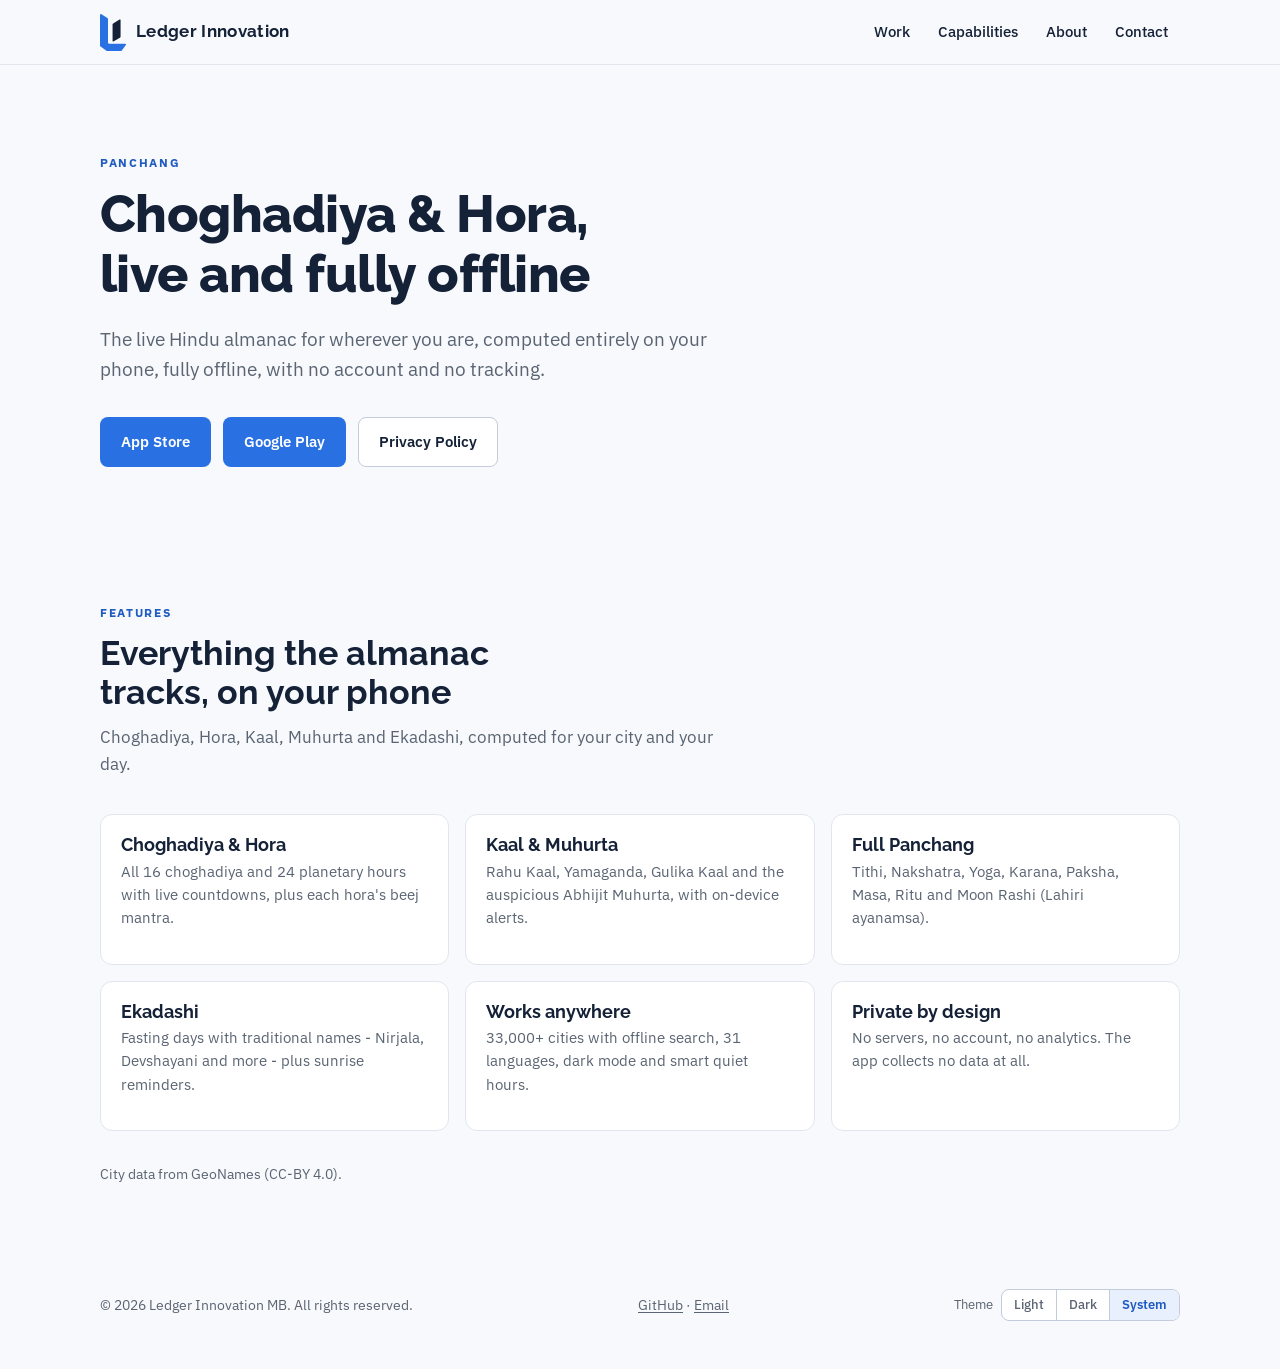
==== panchang/index.html @ e3694ae4 "Host Panchang landing, privacy policy and app-ads.txt Add /panchang/ landing page and /panchang/priv" ====
<!DOCTYPE html>
<html lang="en">
<head>
<meta charset="UTF-8">
<meta name="viewport" content="width=device-width, initial-scale=1">
<title>Panchang - Choghadiya &amp; Hora · Ledger Innovation</title>
<meta name="description" content="Live Hindu Panchang: Choghadiya, Hora, Rahu Kaal, Ekadashi and smart offline alerts. 100% offline, no account, no tracking. 31 languages.">
<meta name="theme-color" content="#2970E3">
<link rel="canonical" href="https://ledgerinnovation.com/panchang/">
<link rel="icon" href="/ledger-innovation-mark.svg" type="image/svg+xml">
<link rel="apple-touch-icon" href="/assets/apple-touch-icon.png">
<meta property="og:type" content="website">
<meta property="og:site_name" content="Ledger Innovation">
<meta property="og:title" content="Panchang - Choghadiya &amp; Hora">
<meta property="og:description" content="The live Hindu almanac, computed entirely on your phone, fully offline, with no account and no tracking.">
<meta property="og:url" content="https://ledgerinnovation.com/panchang/">
<meta property="og:image" content="https://ledgerinnovation.com/assets/og.png">
<meta property="og:image:width" content="1200">
<meta property="og:image:height" content="630">
<meta name="twitter:card" content="summary_large_image">
<link rel="preconnect" href="https://fonts.googleapis.com">
<link rel="preconnect" href="https://fonts.gstatic.com" crossorigin>
<link rel="stylesheet" href="https://fonts.googleapis.com/css2?family=Raleway:wght@700;800&family=IBM+Plex+Sans:wght@400;500;600&display=swap">
<script>(function(){try{var t=localStorage.getItem("theme");if(t==="light"||t==="dark"){document.documentElement.setAttribute("data-theme",t);}}catch(e){}})();</script>
<link rel="stylesheet" href="/style.css">
</head>
<body>
<a class="skip" href="#top">Skip to content</a>

<header class="top">
  <div class="wrap">
    <a class="brand" href="/" aria-label="Ledger Innovation, home"><svg viewBox="0 0 289.96 410.74" width="26" height="37" aria-hidden="true" focusable="false"><path class="mark-blue" fill="#2970E3" d="M16.012 1.658L82.268 44.407A15.169 15.169 0 0 1 89.214 57.153L89.224 317.443A13.598 13.598 0 0 0 102.821 331.041L281.673 331.061A8.299 8.299 0 0 1 288.404 344.213L245.433 403.808A16.709 16.709 0 0 1 231.88 410.744L78.048 410.739A10.405 10.405 0 0 1 71.985 408.789L6.514 361.838A15.597 15.597 0 0 1 0.007 349.164L-0 10.383A10.383 10.383 0 0 1 16.012 1.658Z"/><path class="mark-ink" fill="currentColor" d="M146.841 103.903L217.814 61.777A7.746 7.746 0 0 1 229.513 68.441L229.437 249.642A15.111 15.111 0 0 1 222.116 262.584L149.72 306.133A6.283 6.283 0 0 1 140.198 300.749L140.2 115.568A13.565 13.565 0 0 1 146.841 103.903Z"/></svg>Ledger Innovation</a>
    <nav class="nav" aria-label="Sections">
      <a href="/#work">Work</a>
      <a href="/#capabilities">Capabilities</a>
      <a href="/#about">About</a>
      <a href="/#contact">Contact</a>
    </nav>
  </div>
</header>

<main id="top" tabindex="-1">
  <section class="hero wrap">
    <div class="eyebrow">Panchang</div>
    <h1>Choghadiya &amp; Hora, live and fully offline</h1>
    <p class="lede">The live Hindu almanac for wherever you are, computed entirely on your phone, fully offline, with no account and no tracking.</p>
    <div class="actions">
      <a class="btn btn-primary" href="https://apps.apple.com/us/app/panchang-choghadiya-hora/id6779648677" aria-label="Panchang on the App Store">App Store</a>
      <a class="btn btn-primary" href="https://play.google.com/store/apps/details?id=com.ecency.panchang" aria-label="Panchang on Google Play">Google Play</a>
      <a class="btn btn-secondary" href="/panchang/privacy/">Privacy Policy</a>
    </div>
  </section>

  <section class="section">
    <div class="wrap">
      <div class="section-head">
        <div class="eyebrow">Features</div>
        <h2>Everything the almanac tracks, on your phone</h2>
        <p>Choghadiya, Hora, Kaal, Muhurta and Ekadashi, computed for your city and your day.</p>
      </div>
      <div class="caps">
        <div class="cap">
          <h3>Choghadiya &amp; Hora</h3>
          <p>All 16 choghadiya and 24 planetary hours with live countdowns, plus each hora's beej mantra.</p>
        </div>
        <div class="cap">
          <h3>Kaal &amp; Muhurta</h3>
          <p>Rahu Kaal, Yamaganda, Gulika Kaal and the auspicious Abhijit Muhurta, with on-device alerts.</p>
        </div>
        <div class="cap">
          <h3>Full Panchang</h3>
          <p>Tithi, Nakshatra, Yoga, Karana, Paksha, Masa, Ritu and Moon Rashi (Lahiri ayanamsa).</p>
        </div>
        <div class="cap">
          <h3>Ekadashi</h3>
          <p>Fasting days with traditional names - Nirjala, Devshayani and more - plus sunrise reminders.</p>
        </div>
        <div class="cap">
          <h3>Works anywhere</h3>
          <p>33,000+ cities with offline search, 31 languages, dark mode and smart quiet hours.</p>
        </div>
        <div class="cap">
          <h3>Private by design</h3>
          <p>No servers, no account, no analytics. The app collects no data at all.</p>
        </div>
      </div>
      <p class="credit">City data from GeoNames (CC-BY 4.0).</p>
    </div>
  </section>
</main>

<footer>
  <div class="wrap">
    <span>&copy; 2026 Ledger Innovation MB. All rights reserved.</span>
    <span><a href="https://github.com/LedgerInnovation">GitHub</a> · <a href="mailto:info@ledgerinnovation.com">Email</a></span>
    <div class="theme" role="group" aria-labelledby="theme-label">
      <span id="theme-label">Theme</span>
      <div class="theme-options">
        <button type="button" id="theme-light" data-theme-choice="light" aria-pressed="false">Light</button>
        <button type="button" id="theme-dark" data-theme-choice="dark" aria-pressed="false">Dark</button>
        <button type="button" id="theme-system" data-theme-choice="system" aria-pressed="true">System</button>
      </div>
    </div>
  </div>
</footer>
<script>
(function () {
  var root = document.documentElement;
  var buttons = document.querySelectorAll("[data-theme-choice]");
  function current() {
    var t = root.getAttribute("data-theme");
    return t === "light" || t === "dark" ? t : "system";
  }
  function render() {
    var c = current();
    for (var i = 0; i < buttons.length; i++) {
      buttons[i].setAttribute("aria-pressed", buttons[i].getAttribute("data-theme-choice") === c ? "true" : "false");
    }
  }
  function apply(choice) {
    if (choice === "system") { root.removeAttribute("data-theme"); } else { root.setAttribute("data-theme", choice); }
    try { if (choice === "system") { localStorage.removeItem("theme"); } else { localStorage.setItem("theme", choice); } } catch (e) {}
    render();
  }
  for (var i = 0; i < buttons.length; i++) {
    buttons[i].addEventListener("click", function () { apply(this.getAttribute("data-theme-choice")); });
  }
  render();
})();
</script>
</body>
</html>
---- style.css ----
:root {
  --bg: #f7f9fc;
  --surface: #ffffff;
  --ink: #142137;
  --muted: #5a6472;
  --line: #e1e6ee;
  --blue: #2970e3;
  --blue-ink: #1f5bc0;
  --tint: #e9f0fd;
  --navy: #142137;
  --shadow: 0 1px 2px rgba(20, 33, 55, .06), 0 8px 24px rgba(20, 33, 55, .06);
  --ctrl: #c3ccda;
  --btn-ink: #ffffff;
  --font-display: "Raleway", "Segoe UI", Arial, sans-serif;
  --font-body: "IBM Plex Sans", system-ui, -apple-system, "Segoe UI", Arial, sans-serif;
  color-scheme: light dark;
}
@media (prefers-color-scheme: dark) {
  :root:not([data-theme="light"]) {
    --bg: #0f1622;
    --surface: #171f2d;
    --ink: #e8edf5;
    --muted: #a3adbd;
    --line: #2a3446;
    --blue: #5b93f0;
    --blue-ink: #8db3f5;
    --tint: #1b2a44;
    --navy: #0b1220;
    --shadow: 0 1px 2px rgba(0, 0, 0, .3), 0 8px 24px rgba(0, 0, 0, .25);
    --ctrl: #48566e;
    --btn-ink: #0f1622;
  }
}
:root[data-theme="dark"] {
  --bg: #0f1622;
  --surface: #171f2d;
  --ink: #e8edf5;
  --muted: #a3adbd;
  --line: #2a3446;
  --blue: #5b93f0;
  --blue-ink: #8db3f5;
  --tint: #1b2a44;
  --navy: #0b1220;
  --shadow: 0 1px 2px rgba(0, 0, 0, .3), 0 8px 24px rgba(0, 0, 0, .25);
  --ctrl: #48566e;
  --btn-ink: #0f1622;
}

* { box-sizing: border-box; }
html { scroll-behavior: smooth; scroll-padding-top: 76px; }
@media (prefers-reduced-motion: reduce) { html { scroll-behavior: auto; } }
body {
  margin: 0;
  background: var(--bg);
  color: var(--ink);
  font: 16px/1.6 var(--font-body);
  -webkit-font-smoothing: antialiased;
}
img { max-width: 100%; height: auto; display: block; }
a { color: var(--blue-ink); text-decoration-thickness: 1px; text-underline-offset: 2px; }
a:hover { text-decoration-thickness: 2px; }
:focus-visible { outline: 2px solid var(--blue); outline-offset: 3px; }
h1, h2, h3 { font-family: var(--font-display); color: var(--ink); margin: 0; text-wrap: balance; line-height: 1.15; }
h1 { font-size: clamp(32px, 5vw, 52px); font-weight: 800; letter-spacing: -.01em; }
h2 { font-size: clamp(26px, 3.2vw, 34px); font-weight: 700; }
h3 { font-size: 18px; font-weight: 700; }
p { margin: 0; }
.wrap { max-width: 1120px; margin: 0 auto; padding-inline: 20px; }
.eyebrow {
  font-size: 12px; font-weight: 700; letter-spacing: .14em; text-transform: uppercase;
  color: var(--blue-ink); margin-bottom: 12px;
}
.section { padding-block: 72px; }
.section + .section { border-top: 1px solid var(--line); }
.section-head { max-width: 62ch; margin-bottom: 36px; }
.section-head p { color: var(--muted); margin-top: 12px; font-size: 17px; }
.skip { position: absolute; left: -999px; top: 8px; background: var(--surface); padding: 8px 12px; z-index: 10; }
.skip:focus { left: 8px; }

/* Header */
.top { position: sticky; top: 0; z-index: 5; background: var(--bg); background: color-mix(in srgb, var(--bg) 88%, transparent); -webkit-backdrop-filter: blur(10px); backdrop-filter: blur(10px); border-bottom: 1px solid var(--line); }
.top .wrap { display: flex; align-items: center; gap: 12px; height: 64px; }
.brand { display: flex; align-items: center; gap: 10px; color: var(--ink); text-decoration: none; font-family: var(--font-display); font-weight: 700; font-size: 17px; letter-spacing: .02em; }
.brand svg { width: 26px; height: 37px; flex: none; }
.mark-blue { fill: var(--blue); }
.mark-ink { fill: var(--ink); }
.nav { margin-left: auto; display: flex; gap: 4px; }
.nav a { color: var(--ink); text-decoration: none; font-weight: 500; font-size: 15px; padding: 8px 12px; border-radius: 6px; }
.nav a:hover { background: var(--tint); color: var(--blue-ink); }

/* Hero */
.hero { padding-block: 88px 64px; }
.hero h1 { max-width: 20ch; }
.hero .lede { max-width: 56ch; color: var(--muted); font-size: 19px; margin-top: 20px; }
.hero .actions { display: flex; flex-wrap: wrap; gap: 12px; margin-top: 32px; }
.btn {
  display: inline-flex; align-items: center; gap: 8px; padding: 12px 20px; border-radius: 8px;
  font-weight: 600; font-size: 15px; text-decoration: none; border: 1px solid transparent;
}
.btn-primary { background: var(--blue); color: var(--btn-ink); }
.btn-primary:hover { background: var(--blue-ink); color: var(--btn-ink); }
.btn-secondary { background: var(--surface); color: var(--ink); border-color: var(--ctrl); }
.btn-secondary:hover { border-color: var(--blue); color: var(--blue-ink); }

/* Work grid */
.work { display: grid; grid-template-columns: repeat(auto-fill, minmax(250px, 1fr)); gap: 16px; }
.project {
  background: var(--surface); border: 1px solid var(--line); border-radius: 12px; padding: 20px;
  display: flex; flex-direction: column; gap: 10px; box-shadow: var(--shadow);
}
.project .icon { width: 48px; height: 48px; border-radius: 11px; overflow: hidden; background: var(--tint); }
.project .icon img { width: 48px; height: 48px; object-fit: cover; }
.project h3 { margin-top: 4px; }
.project p { color: var(--muted); font-size: 15px; flex: 1; }
.project .links { display: flex; flex-wrap: wrap; gap: 6px; margin-top: 6px; }
.project .links a {
  font-size: 12.5px; font-weight: 600; text-decoration: none; color: var(--blue-ink);
  border: 1px solid var(--line); border-radius: 6px; padding: 4px 9px; background: var(--bg);
}
.project .links a:hover { border-color: var(--blue); }
.project .links span { font-size: 12.5px; font-weight: 600; color: var(--muted); border: 1px dashed var(--line); border-radius: 6px; padding: 4px 9px; }
.wp { margin-top: 40px; padding-top: 32px; border-top: 1px solid var(--line); }
.wp h3 { margin-bottom: 6px; }
.wp > p { color: var(--muted); max-width: 62ch; margin-bottom: 20px; }
.sites { display: grid; grid-template-columns: repeat(auto-fill, minmax(250px, 1fr)); gap: 12px; }
.site { display: flex; align-items: center; gap: 14px; background: var(--surface); border: 1px solid var(--line); border-radius: 10px; padding: 12px 14px; text-decoration: none; color: var(--ink); }
.site:hover { border-color: var(--blue); }
.site img { width: 40px; height: 40px; border-radius: 8px; object-fit: cover; }
.site b { display: block; font-family: var(--font-display); font-size: 15px; }
.site small { color: var(--muted); font-size: 13px; }

/* Open source strip */
.oss { display: flex; flex-wrap: wrap; align-items: center; gap: 16px 28px; margin-top: 40px; padding: 20px 24px; background: var(--tint); border-radius: 12px; }
.oss p { flex: 1 1 380px; color: var(--ink); }
.oss .links { display: flex; flex-wrap: wrap; gap: 10px; }

/* Capabilities */
.caps { display: grid; grid-template-columns: repeat(auto-fill, minmax(300px, 1fr)); gap: 16px; }
.cap { background: var(--surface); border: 1px solid var(--line); border-radius: 12px; padding: 20px; }
.cap h3 { margin-bottom: 4px; }
.cap p { color: var(--muted); font-size: 14.5px; margin-bottom: 14px; }
.tags { display: flex; flex-wrap: wrap; gap: 6px; }
.tags span { font-size: 13.5px; padding: 5px 10px; border: 1px solid var(--line); border-radius: 6px; background: var(--bg); }
.credit { color: var(--muted); font-size: 14px; margin-top: 32px; }

/* About + contact */
.about { display: grid; grid-template-columns: 1.4fr 1fr; gap: 40px; align-items: start; }
.about .facts { background: var(--surface); border: 1px solid var(--line); border-radius: 12px; padding: 20px 22px; }
.about .facts dl { display: grid; grid-template-columns: auto minmax(0, 1fr); gap: 8px 16px; margin: 0; font-size: 15px; }
.about .facts dt { color: var(--muted); }
.about .facts dd { margin: 0; overflow-wrap: anywhere; }
.about p + p { margin-top: 14px; }
.contact { background: var(--navy); color: #e8edf5; border-radius: 16px; padding: 44px 32px; display: flex; flex-wrap: wrap; gap: 20px 40px; align-items: center; justify-content: space-between; }
.contact h2 { color: #fff; }
.contact p { color: #b6c1d4; margin-top: 8px; max-width: 48ch; }
.contact .btn-primary { background: #fff; color: #142137; }
.contact .btn-primary:hover { background: #e9f0fd; color: #142137; }

/* Documents */
.doc { max-width: 72ch; min-width: 0; }
.doc h1 { margin-top: 6px; }
.doc .meta { color: var(--muted); margin-top: 10px; font-size: 15px; }
.doc h2 { font-size: 22px; margin-top: 36px; }
.doc p, .doc ul { margin-top: 12px; }
.doc ul { padding-left: 1.2em; }
.doc li + li { margin-top: 6px; }

/* Footer */
footer { padding-block: 32px 48px; color: var(--muted); font-size: 14px; }
footer .wrap { display: flex; flex-wrap: wrap; gap: 12px 24px; align-items: center; justify-content: space-between; }
footer a { color: var(--muted); }
.theme { display: inline-flex; align-items: center; gap: 8px; }
.theme span { font-size: 13px; }
.theme-options { display: inline-flex; border: 1px solid var(--ctrl); border-radius: 8px; overflow: hidden; background: var(--surface); }
.theme-options button {
  appearance: none; border: 0; background: transparent; color: var(--muted); font: inherit; font-size: 13px; font-weight: 500;
  padding: 6px 12px; cursor: pointer; line-height: 1.4;
}
.theme-options button + button { border-left: 1px solid var(--ctrl); }
.theme-options button:hover { color: var(--ink); }
.theme-options button[aria-pressed="true"] { background: var(--tint); color: var(--blue-ink); font-weight: 600; }
.theme-options button:focus-visible { outline-offset: -3px; }

@media (max-width: 720px) {
  html { scroll-padding-top: 8px; }
  .top { position: static; }
  .top .wrap { flex-wrap: wrap; height: auto; padding-block: 10px 4px; }
  .nav { width: 100%; margin-left: -12px; overflow-x: auto; }
  .nav a { white-space: nowrap; }
  .hero { padding-block: 56px 40px; }
  .section { padding-block: 56px; }
  .about { grid-template-columns: 1fr; }
  .contact { padding: 32px 22px; }
}
.doc code { font-family: ui-monospace, SFMono-Regular, Menlo, Consolas, monospace; font-size: 0.9em; overflow-wrap: anywhere; }
.doc pre { max-width: 100%; margin-top: 12px; background: var(--surface); border: 1px solid var(--line); border-radius: 10px; padding: 14px 16px; overflow-x: auto; }
.doc pre code { font-size: 13.5px; overflow-wrap: normal; }
.doc .tests { list-style: none; padding-left: 0; }
.doc .tests li { background: var(--surface); border: 1px solid var(--line); border-radius: 10px; padding: 12px 14px; }
.doc .tests a { display: block; font-family: ui-monospace, SFMono-Regular, Menlo, Consolas, monospace; font-size: 13.5px; overflow-wrap: anywhere; }
.doc .tests span { display: block; color: var(--muted); font-size: 14.5px; margin-top: 6px; }
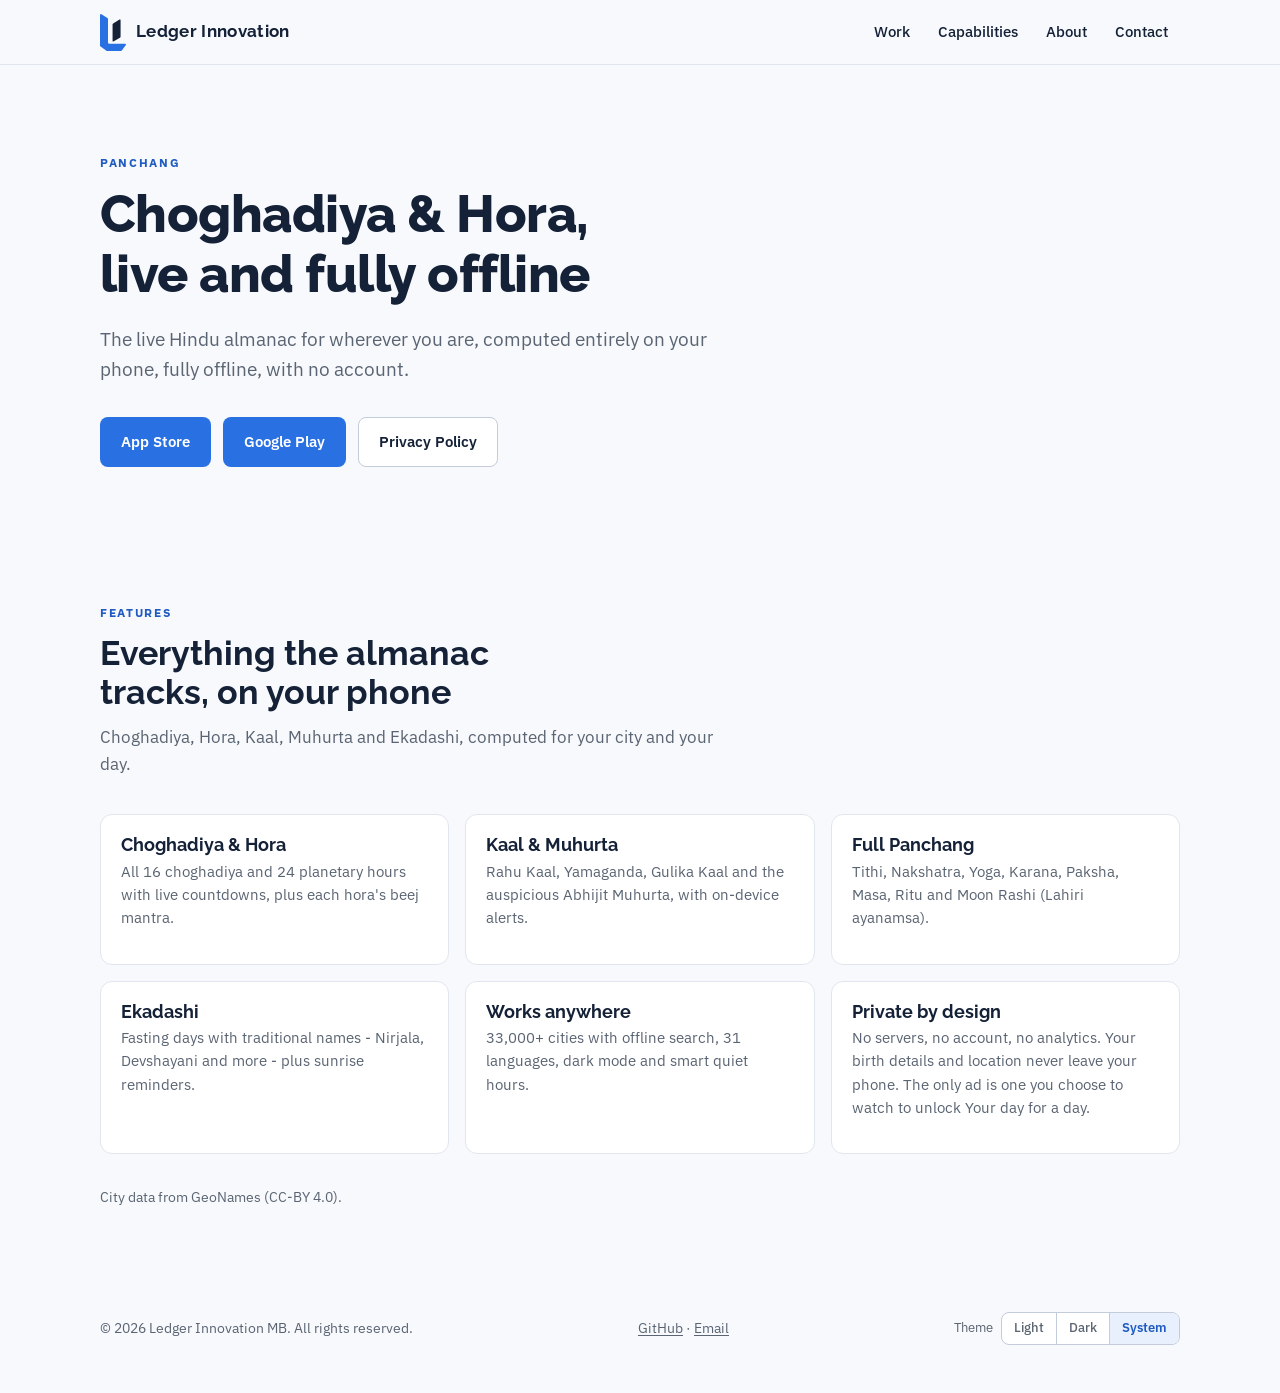
==== commit 58130d58: "Panchang page: drop remaining no-tracking claims" ====
--- a/panchang/index.html
+++ b/panchang/index.html
@@ -4,7 +4,7 @@
 <meta charset="UTF-8">
 <meta name="viewport" content="width=device-width, initial-scale=1">
 <title>Panchang - Choghadiya &amp; Hora · Ledger Innovation</title>
-<meta name="description" content="Live Hindu Panchang: Choghadiya, Hora, Rahu Kaal, Ekadashi and smart offline alerts. 100% offline, no account, no tracking. 31 languages.">
+<meta name="description" content="Live Hindu Panchang: Choghadiya, Hora, Rahu Kaal, Ekadashi and smart offline alerts. 100% offline, no account. 31 languages.">
 <meta name="theme-color" content="#2970E3">
 <link rel="canonical" href="https://ledgerinnovation.com/panchang/">
 <link rel="icon" href="/ledger-innovation-mark.svg" type="image/svg+xml">
@@ -12,7 +12,7 @@
 <meta property="og:type" content="website">
 <meta property="og:site_name" content="Ledger Innovation">
 <meta property="og:title" content="Panchang - Choghadiya &amp; Hora">
-<meta property="og:description" content="The live Hindu almanac, computed entirely on your phone, fully offline, with no account and no tracking.">
+<meta property="og:description" content="The live Hindu almanac, computed entirely on your phone, fully offline, with no account.">
 <meta property="og:url" content="https://ledgerinnovation.com/panchang/">
 <meta property="og:image" content="https://ledgerinnovation.com/assets/og.png">
 <meta property="og:image:width" content="1200">
@@ -43,7 +43,7 @@
   <section class="hero wrap">
     <div class="eyebrow">Panchang</div>
     <h1>Choghadiya &amp; Hora, live and fully offline</h1>
-    <p class="lede">The live Hindu almanac for wherever you are, computed entirely on your phone, fully offline, with no account and no tracking.</p>
+    <p class="lede">The live Hindu almanac for wherever you are, computed entirely on your phone, fully offline, with no account.</p>
     <div class="actions">
       <a class="btn btn-primary" href="https://apps.apple.com/us/app/panchang-choghadiya-hora/id6779648677" aria-label="Panchang on the App Store">App Store</a>
       <a class="btn btn-primary" href="https://play.google.com/store/apps/details?id=com.ecency.panchang" aria-label="Panchang on Google Play">Google Play</a>
@@ -81,7 +81,7 @@
         </div>
         <div class="cap">
           <h3>Private by design</h3>
-          <p>No servers, no account, no analytics. The app collects no data at all.</p>
+          <p>No servers, no account, no analytics. Your birth details and location never leave your phone. The only ad is one you choose to watch to unlock Your day for a day.</p>
         </div>
       </div>
       <p class="credit">City data from GeoNames (CC-BY 4.0).</p>
